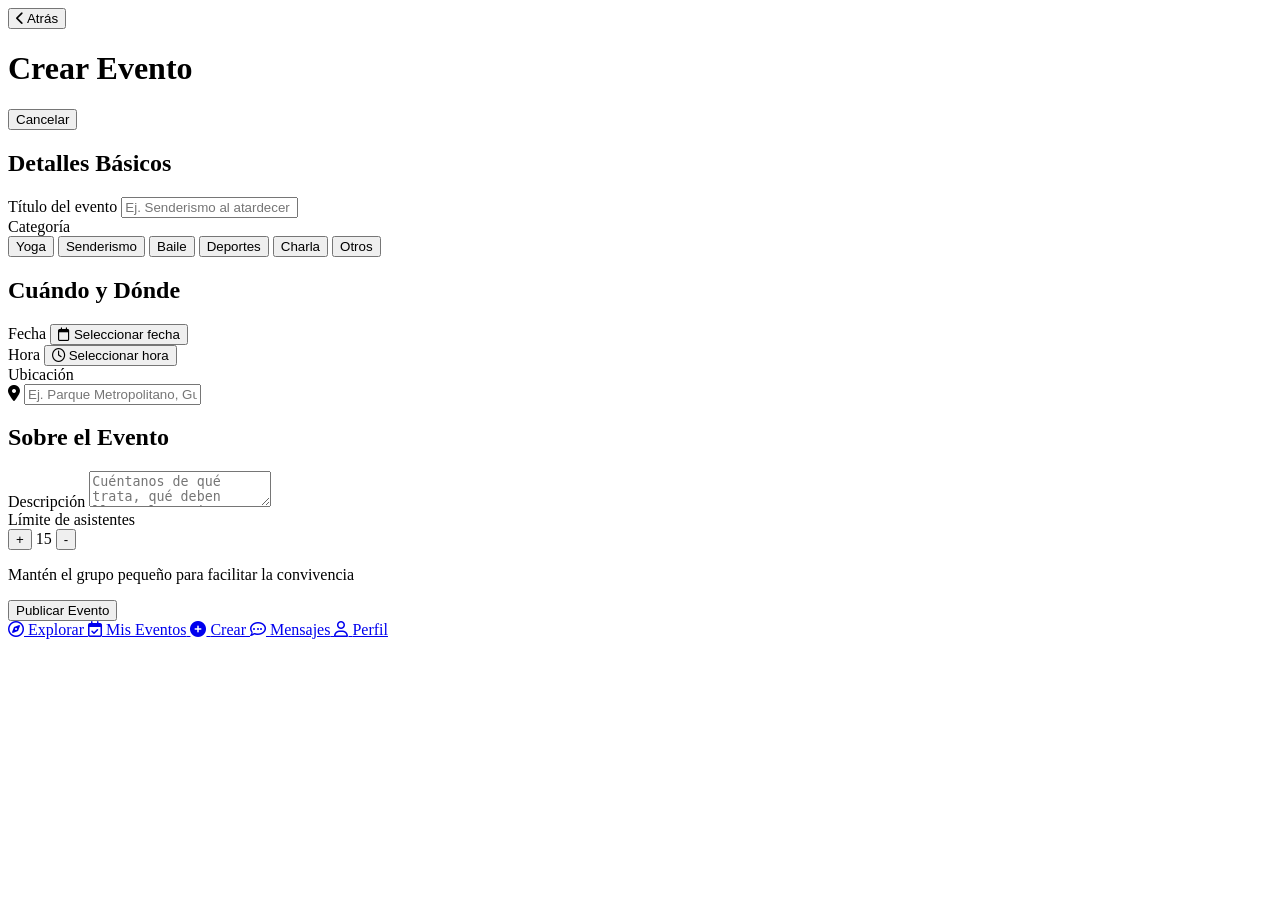
==== src/pages/crear-evento/crearEvento.html @ cf376a91 "Creación y Acomo de Archivos en Carpetas y Subcarpetas Designadas" ====
<!DOCTYPE html>
<html lang="es">
<head>
    <meta charset="UTF-8">
    <meta name="viewport" content="width=device-width, initial-scale=1.0, maximum-scale=1.0, user-scalable=no">
    <title>Crear Evento - VToConnect</title>
    <!-- Usamos FontAwesome para los íconos de la interfaz (fechas, flechas, etc.) en lugar de emojis -->
    <link rel="stylesheet" href="https://cdnjs.cloudflare.com/ajax/libs/font-awesome/6.4.0/css/all.min.css">
    
    <link rel="stylesheet" href="global.css">
    <link rel="stylesheet" href="navbar.css">
    <link rel="stylesheet" href="crear-evento.css">
</head>
<body>

    <div class="mobile-app-container">
        
        <!-- Header Fijo Superior -->
        <header class="app-header">
            <button class="header-btn"><i class="fa-solid fa-chevron-left"></i> Atrás</button>
            <h1 class="header-title">Crear Evento</h1>
            <button class="header-btn">Cancelar</button>
        </header>

        <!-- Zona Interactiva de Scroll -->
        <main class="scrollable-content">
            
            <!-- Sección 1: Detalles Básicos -->
            <div class="section-block">
                <h2 class="section-title">Detalles Básicos</h2>
                
                <div class="form-group">
                    <label class="form-label">Título del evento</label>
                    <input type="text" class="input-field" placeholder="Ej. Senderismo al atardecer o Yoga en el parque">
                </div>

                <div class="form-group">
                    <label class="form-label">Categoría</label>
                    <div class="categories-grid">
                        <button class="pill pill-yoga">Yoga</button>
                        <button class="pill pill-senderismo">Senderismo</button>
                        <button class="pill pill-baile">Baile</button>
                        <button class="pill pill-deportes">Deportes</button>
                        <button class="pill pill-charla">Charla</button>
                        <button class="pill pill-otros">Otros</button>
                    </div>
                </div>
            </div>

            <!-- Sección 2: Cuándo y Dónde -->
            <div class="section-block">
                <h2 class="section-title">Cuándo y Dónde</h2>
                
                <div class="datetime-grid form-group">
                    <div>
                        <label class="form-label">Fecha</label>
                        <button class="btn-input">
                            <i class="fa-regular fa-calendar"></i> Seleccionar fecha
                        </button>
                    </div>
                    <div>
                        <label class="form-label">Hora</label>
                        <button class="btn-input">
                            <i class="fa-regular fa-clock"></i> Seleccionar hora
                        </button>
                    </div>
                </div>

                <div class="form-group">
                    <label class="form-label">Ubicación</label>
                    <div class="input-icon-wrapper">
                        <i class="fa-solid fa-location-dot"></i>
                        <input type="text" class="input-field" placeholder="Ej. Parque Metropolitano, Guadalajara">
                    </div>
                </div>
                
                <!-- Div preparado para el mapa -->
                <div class="map-placeholder" id="gmp-map-container">
                    <!-- Aquí incorporarás tu etiqueta <gmp-map> -->
                </div>
            </div>

            <!-- Sección 3: Sobre el Evento -->
            <div class="section-block">
                <h2 class="section-title">Sobre el Evento</h2>
                
                <div class="form-group">
                    <label class="form-label">Descripción</label>
                    <textarea class="input-field" placeholder="Cuéntanos de qué trata, qué deben llevar los asistentes y dónde nos encontraremos..."></textarea>
                </div>
                
                <div class="limit-row">
                    <span class="limit-label">Límite de asistentes</span>
                    <div class="counter-controls">
                        <button class="counter-btn">+</button>
                        <span class="counter-val">15</span>
                        <button class="counter-btn">-</button>
                    </div>
                </div>
                <p class="helper-text">Mantén el grupo pequeño para facilitar la convivencia</p>

                <!-- El scroll terminará mostrándo este botón integro -->
                <button class="publish-btn">Publicar Evento</button>
            </div>
            
        </main>

        <!-- Barra de navegación inferior (Proporcionada en el archivo txt) -->
        <nav class="bottom-nav">
            <a href="menuExplorar.html" class="nav-item">
                <i class="fa-regular fa-compass"></i>
                <span>Explorar</span>
            </a>
            <a href="menuRegistro.html" class="nav-item">
                <i class="fa-regular fa-calendar-check"></i>
                <span>Mis Eventos</span>
            </a>
            <!-- Cambié la clase active a "Crear" para coincidir con la pantalla -->
            <a href="crearEvento.html" class="nav-item active">
                <i class="fa-solid fa-circle-plus"></i>
                <span>Crear</span>
            </a>
            <a href="menuChat.html" class="nav-item">
                <i class="fa-regular fa-comment-dots"></i>
                <span>Mensajes</span>
            </a>
            <a href="menuPerfil.html" class="nav-item">
                <i class="fa-regular fa-user"></i>
                <span>Perfil</span>
            </a>
        </nav>

    </div>

</body>
</html>
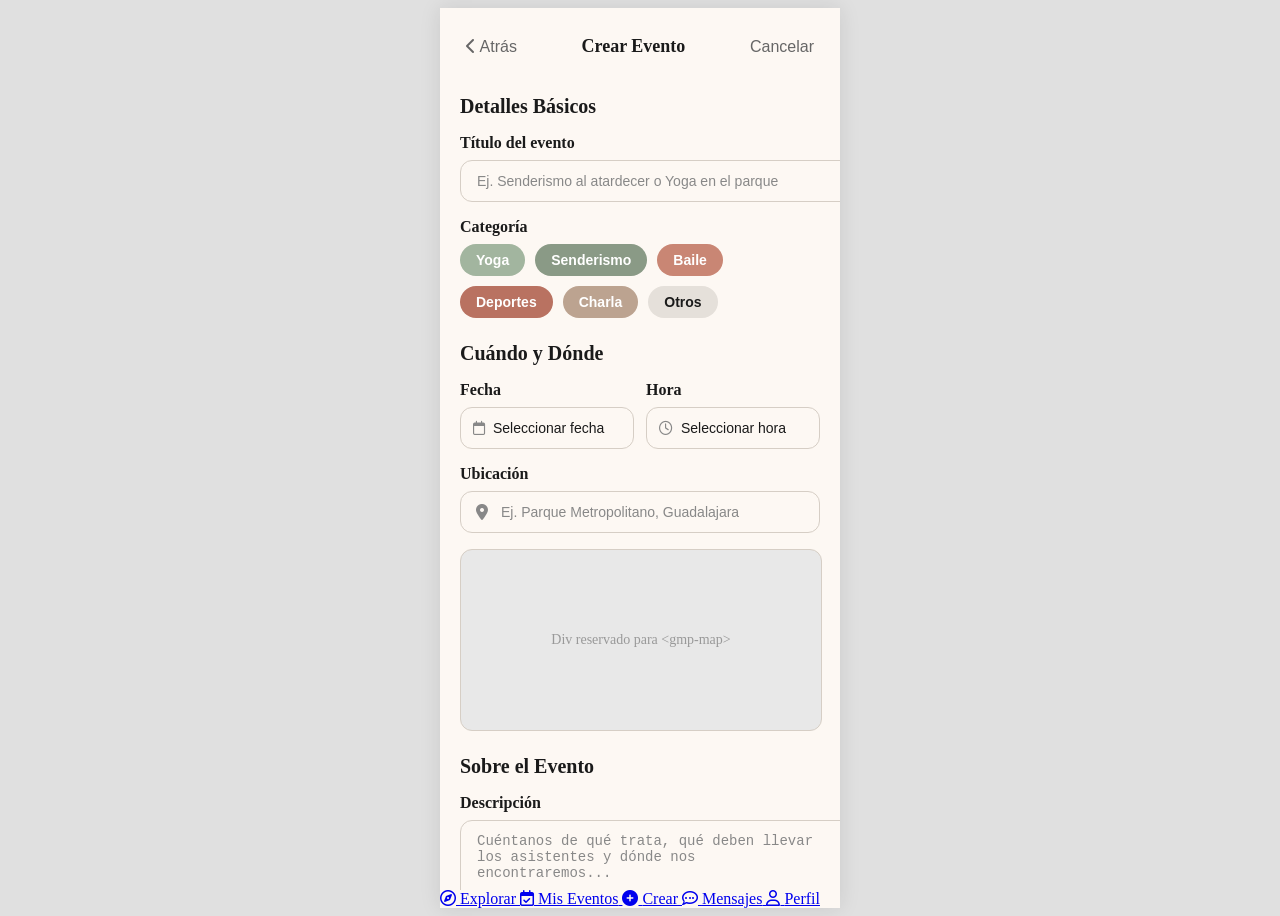
==== commit 9c41389c: "Agregar navbar a menús principales" ====
--- a/src/pages/crear-evento/crearEvento.html
+++ b/src/pages/crear-evento/crearEvento.html
@@ -107,24 +107,24 @@
 
         <!-- Barra de navegación inferior (Proporcionada en el archivo txt) -->
         <nav class="bottom-nav">
-            <a href="menuExplorar.html" class="nav-item">
+            <a href="../../pages/explorar/menuExplorar.html" class="nav-item">
                 <i class="fa-regular fa-compass"></i>
                 <span>Explorar</span>
             </a>
-            <a href="menuRegistro.html" class="nav-item">
+            <a href="../../pages/mis-eventos/misEventos.html" class="nav-item">
                 <i class="fa-regular fa-calendar-check"></i>
                 <span>Mis Eventos</span>
             </a>
-            <!-- Cambié la clase active a "Crear" para coincidir con la pantalla -->
-            <a href="crearEvento.html" class="nav-item active">
+            <a href="../../pages/crear-evento/crearEvento.html" class="nav-item">
                 <i class="fa-solid fa-circle-plus"></i>
                 <span>Crear</span>
             </a>
-            <a href="menuChat.html" class="nav-item">
+            <a href="../../pages/chat/menuChat.html" class="nav-item">
                 <i class="fa-regular fa-comment-dots"></i>
                 <span>Mensajes</span>
             </a>
-            <a href="menuPerfil.html" class="nav-item">
+            <!-- Perfil se marca activo -->
+            <a href="../../pages/perfil/menuPerfil.html" class="nav-item active">
                 <i class="fa-regular fa-user"></i>
                 <span>Perfil</span>
             </a>
--- a/src/pages/crear-evento/crear-evento.css
+++ b/src/pages/crear-evento/crear-evento.css
@@ -0,0 +1,273 @@
+:root {
+            /* Variables de colores basadas en las imágenes */
+            --bg-app: #FDF8F3;
+            --text-main: #1A1A1A;
+            --text-muted: #666666;
+            --border-color: #D6CEC5;
+            --white: #FFFFFF;
+            
+            /* Colores de Categorías y Botones */
+            --primary-coral: #B97261; /* Para el botón principal y nav */
+            --cat-yoga: #A2B59F;
+            --cat-senderismo: #8A9A86;
+            --cat-baile: #C98674;
+            --cat-deportes: #B97261;
+            --cat-charla: #BCA390;
+            --cat-otros: #E5E0DA;
+        }
+
+
+        body {
+            background-color: #E0E0E0; /* Fondo oscuro exterior para simular un móvil en escritorio */
+            display: flex;
+            justify-content: center;
+            height: 100vh;
+        }
+
+        /* Contenedor principal que simula la pantalla del móvil */
+        .mobile-app-container {
+            width: 100%;
+            max-width: 400px; /* Ancho típico de móvil */
+            height: 100%;
+            background-color: var(--bg-app);
+            position: relative;
+            display: flex;
+            flex-direction: column;
+            overflow: hidden;
+            box-shadow: 0 0 20px rgba(0,0,0,0.1);
+        }
+
+        /* --- Cabecera Superior --- */
+        .app-header {
+            display: flex;
+            justify-content: space-between;
+            align-items: center;
+            padding: 16px 20px;
+            background-color: var(--bg-app);
+            z-index: 10;
+        }
+
+        .header-btn {
+            background: none;
+            border: none;
+            color: var(--text-muted);
+            font-size: 16px;
+            cursor: pointer;
+        }
+
+        .header-title {
+            font-size: 18px;
+            font-weight: 600;
+            color: var(--text-main);
+        }
+
+        /* --- Área de Scroll Interactivo --- */
+        .scrollable-content {
+            flex: 1;
+            overflow-y: auto;
+            padding: 0 20px;
+            padding-bottom: 90px; /* Espacio para que el scroll termine justo por encima de la navbar */
+        }
+
+        /* Secciones */
+        .section-block {
+            margin-bottom: 24px;
+        }
+
+        .section-title {
+            font-size: 20px;
+            font-weight: 700;
+            margin-bottom: 16px;
+            margin-top: 10px;
+            color: var(--text-main);
+        }
+
+        .form-group {
+            margin-bottom: 16px;
+        }
+
+        .form-label {
+            display: block;
+            font-size: 16px;
+            font-weight: 600;
+            margin-bottom: 8px;
+            color: var(--text-main);
+        }
+
+        /* Inputs y Textareas */
+        .input-field {
+            width: 100%;
+            padding: 12px 16px;
+            border: 1px solid var(--border-color);
+            border-radius: 12px;
+            background-color: transparent;
+            font-size: 14px;
+            color: var(--text-main);
+        }
+
+        .input-field::placeholder {
+            color: #888;
+        }
+
+        textarea.input-field {
+            resize: none;
+            min-height: 100px;
+        }
+
+        /* Wrapper para íconos dentro de inputs (Ubicación) */
+        .input-icon-wrapper {
+            position: relative;
+            display: flex;
+            align-items: center;
+        }
+
+        .input-icon-wrapper i {
+            position: absolute;
+            left: 16px;
+            color: #888;
+        }
+
+        .input-icon-wrapper input {
+            padding-left: 40px;
+        }
+
+        /* Pastillas (Pills) de Categorías */
+        .categories-grid {
+            display: flex;
+            flex-wrap: wrap;
+            gap: 10px;
+        }
+
+        .pill {
+            padding: 8px 16px;
+            border-radius: 20px;
+            border: none;
+            color: var(--white);
+            font-size: 14px;
+            font-weight: 600;
+            cursor: pointer;
+            display: inline-flex;
+            align-items: center;
+            gap: 6px;
+        }
+
+        .pill-yoga { background-color: var(--cat-yoga); }
+        .pill-senderismo { background-color: var(--cat-senderismo); }
+        .pill-baile { background-color: var(--cat-baile); }
+        .pill-deportes { background-color: var(--cat-deportes); }
+        .pill-charla { background-color: var(--cat-charla); }
+        .pill-otros { 
+            background-color: var(--cat-otros); 
+            color: var(--text-main); 
+        }
+
+        /* Cuadrícula de Fecha y Hora */
+        .datetime-grid {
+            display: grid;
+            grid-template-columns: 1fr 1fr;
+            gap: 12px;
+        }
+
+        .btn-input {
+            display: flex;
+            align-items: center;
+            gap: 8px;
+            width: 100%;
+            padding: 12px;
+            border: 1px solid var(--border-color);
+            border-radius: 12px;
+            background-color: transparent;
+            font-size: 14px;
+            color: var(--text-main);
+            text-align: left;
+        }
+
+        .btn-input i {
+            color: #888;
+        }
+
+        /* Placeholder del Mapa */
+        .map-placeholder {
+            width: 100%;
+            height: 180px;
+            background-color: #E8E8E8;
+            border-radius: 12px;
+            margin-top: 10px;
+            display: flex;
+            align-items: center;
+            justify-content: center;
+            border: 1px solid var(--border-color);
+            position: relative;
+            overflow: hidden;
+        }
+
+        .map-placeholder::after {
+            content: "Div reservado para <gmp-map>";
+            color: #999;
+            font-size: 14px;
+            font-weight: 500;
+        }
+
+        /* Límite de asistentes */
+        .limit-row {
+            display: flex;
+            justify-content: space-between;
+            align-items: center;
+            margin-bottom: 4px;
+        }
+
+        .limit-label {
+            font-size: 16px;
+            font-weight: 600;
+        }
+
+        .counter-controls {
+            display: flex;
+            align-items: center;
+            background-color: var(--primary-coral);
+            border-radius: 8px;
+            padding: 4px;
+        }
+
+        .counter-btn {
+            background: none;
+            border: none;
+            color: var(--white);
+            font-size: 18px;
+            font-weight: bold;
+            width: 32px;
+            height: 32px;
+            display: flex;
+            align-items: center;
+            justify-content: center;
+            cursor: pointer;
+        }
+
+        .counter-val {
+            color: var(--white);
+            font-size: 16px;
+            font-weight: 600;
+            padding: 0 8px;
+            min-width: 30px;
+            text-align: center;
+        }
+
+        .helper-text {
+            font-size: 12px;
+            color: var(--text-muted);
+            margin-bottom: 24px;
+        }
+
+        /* Botón Publicar */
+        .publish-btn {
+            width: 100%;
+            padding: 16px;
+            background-color: var(--primary-coral);
+            color: var(--white);
+            font-size: 16px;
+            font-weight: 600;
+            border: none;
+            border-radius: 25px;
+            cursor: pointer;
+            margin-bottom: 20px;
+        }
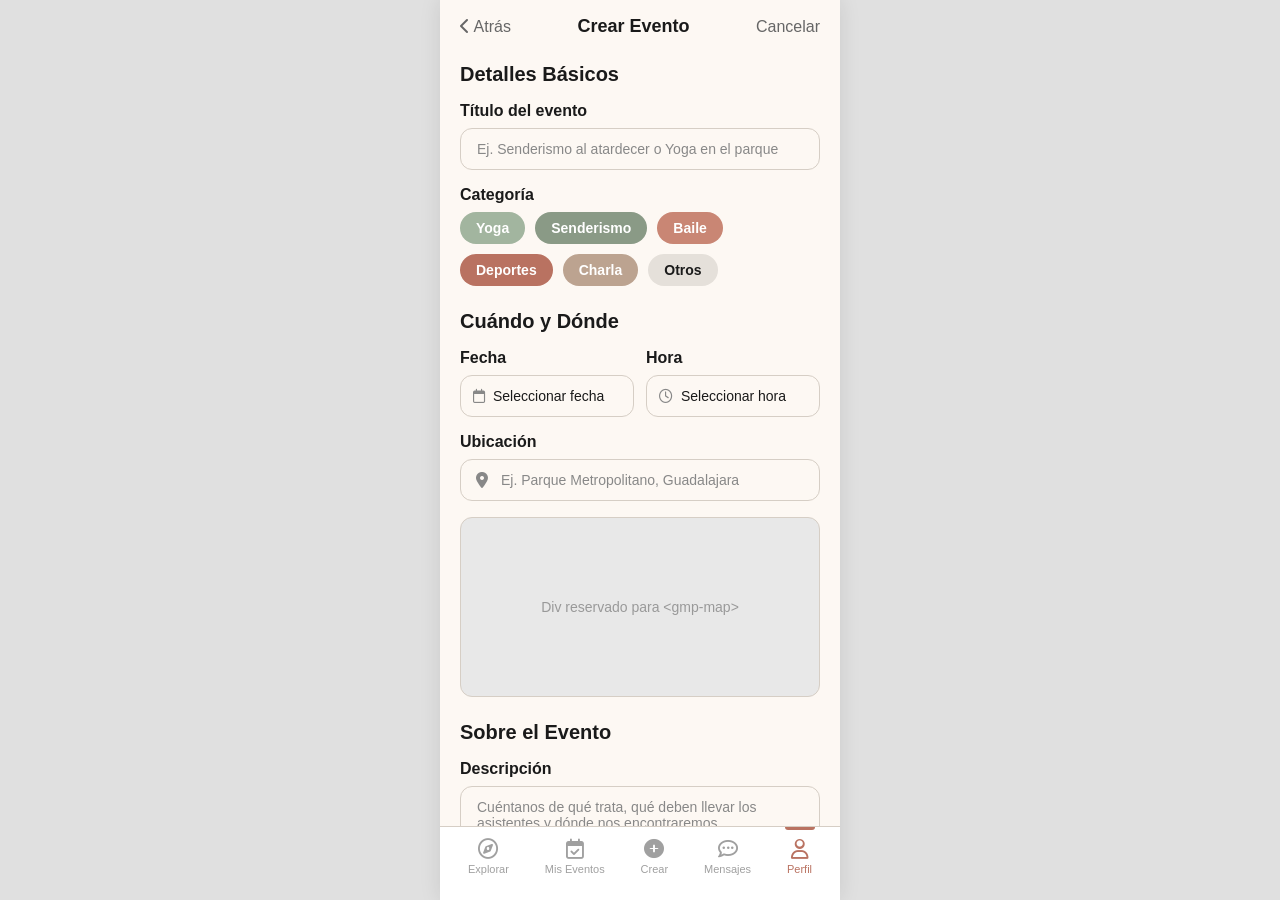
==== commit 80bf10af: "Agregar ruta de css a los menús principales" ====
--- a/src/pages/crear-evento/crearEvento.html
+++ b/src/pages/crear-evento/crearEvento.html
@@ -7,9 +7,9 @@
     <!-- Usamos FontAwesome para los íconos de la interfaz (fechas, flechas, etc.) en lugar de emojis -->
     <link rel="stylesheet" href="https://cdnjs.cloudflare.com/ajax/libs/font-awesome/6.4.0/css/all.min.css">
     
-    <link rel="stylesheet" href="global.css">
-    <link rel="stylesheet" href="navbar.css">
-    <link rel="stylesheet" href="crear-evento.css">
+    <link rel="stylesheet" href="../../styles/global.css">
+    <link rel="stylesheet" href="../../components/navbar/navbar.css">
+    <link rel="stylesheet" href="../../styles/crear-evento.css">
 </head>
 <body>
 
--- a/src/styles/global.css
+++ b/src/styles/global.css
@@ -0,0 +1,34 @@
+/* Base compartida de VToConnect */
+:root {
+    --bg-app: #FAFAF7;
+    --white: #FFFFFF;
+    --text-main: #222222;
+    --text-muted: #555555;
+    --primary-coral: #D67C6B;
+    --tag-green: #90A288;
+    --border-color: #E2E2E2;
+    --placeholder-bg: #D9D9D9;
+    --font-family: -apple-system, BlinkMacSystemFont, "Segoe UI", Roboto, Helvetica, Arial, sans-serif;
+}
+
+*, *::before, *::after {
+    box-sizing: border-box;
+}
+
+* {
+    margin: 0;
+    padding: 0;
+    font-family: var(--font-family);
+}
+
+body {
+    min-height: 100vh;
+}
+
+.mobile-frame, .mobile-app-container, .mobile-container, .mobile-app, .mobile-screen, .app-container {
+    width: 100%;
+    max-width: 400px;
+    margin-inline: auto;
+    position: relative;
+    overflow: hidden;
+}
--- a/src/components/navbar/navbar.css
+++ b/src/components/navbar/navbar.css
@@ -0,0 +1,36 @@
+/* Navegación inferior compartida */
+.bottom-nav {
+    position: absolute;
+    bottom: 0;
+    width: 100%;
+    background-color: var(--white);
+    display: flex;
+    justify-content: space-around;
+    padding: 12px 10px 25px;
+    border-top: 1px solid var(--border-color);
+    z-index: 20;
+}
+
+.nav-item {
+    display: flex;
+    flex-direction: column;
+    align-items: center;
+    gap: 4px;
+    color: #A0A0A0;
+    text-decoration: none;
+    font-size: 11px;
+    font-weight: 500;
+    position: relative;
+}
+
+.nav-item i { font-size: 20px; }
+.nav-item.active { color: var(--primary-coral); }
+.nav-item.active::before {
+    content: '';
+    position: absolute;
+    top: -12px;
+    width: 30px;
+    height: 3px;
+    background-color: var(--primary-coral);
+    border-radius: 0 0 3px 3px;
+}
--- a/src/styles/crear-evento.css
+++ b/src/styles/crear-evento.css
@@ -0,0 +1,273 @@
+:root {
+            /* Variables de colores basadas en las imágenes */
+            --bg-app: #FDF8F3;
+            --text-main: #1A1A1A;
+            --text-muted: #666666;
+            --border-color: #D6CEC5;
+            --white: #FFFFFF;
+            
+            /* Colores de Categorías y Botones */
+            --primary-coral: #B97261; /* Para el botón principal y nav */
+            --cat-yoga: #A2B59F;
+            --cat-senderismo: #8A9A86;
+            --cat-baile: #C98674;
+            --cat-deportes: #B97261;
+            --cat-charla: #BCA390;
+            --cat-otros: #E5E0DA;
+        }
+
+
+        body {
+            background-color: #E0E0E0; /* Fondo oscuro exterior para simular un móvil en escritorio */
+            display: flex;
+            justify-content: center;
+            height: 100vh;
+        }
+
+        /* Contenedor principal que simula la pantalla del móvil */
+        .mobile-app-container {
+            width: 100%;
+            max-width: 400px; /* Ancho típico de móvil */
+            height: 100%;
+            background-color: var(--bg-app);
+            position: relative;
+            display: flex;
+            flex-direction: column;
+            overflow: hidden;
+            box-shadow: 0 0 20px rgba(0,0,0,0.1);
+        }
+
+        /* --- Cabecera Superior --- */
+        .app-header {
+            display: flex;
+            justify-content: space-between;
+            align-items: center;
+            padding: 16px 20px;
+            background-color: var(--bg-app);
+            z-index: 10;
+        }
+
+        .header-btn {
+            background: none;
+            border: none;
+            color: var(--text-muted);
+            font-size: 16px;
+            cursor: pointer;
+        }
+
+        .header-title {
+            font-size: 18px;
+            font-weight: 600;
+            color: var(--text-main);
+        }
+
+        /* --- Área de Scroll Interactivo --- */
+        .scrollable-content {
+            flex: 1;
+            overflow-y: auto;
+            padding: 0 20px;
+            padding-bottom: 90px; /* Espacio para que el scroll termine justo por encima de la navbar */
+        }
+
+        /* Secciones */
+        .section-block {
+            margin-bottom: 24px;
+        }
+
+        .section-title {
+            font-size: 20px;
+            font-weight: 700;
+            margin-bottom: 16px;
+            margin-top: 10px;
+            color: var(--text-main);
+        }
+
+        .form-group {
+            margin-bottom: 16px;
+        }
+
+        .form-label {
+            display: block;
+            font-size: 16px;
+            font-weight: 600;
+            margin-bottom: 8px;
+            color: var(--text-main);
+        }
+
+        /* Inputs y Textareas */
+        .input-field {
+            width: 100%;
+            padding: 12px 16px;
+            border: 1px solid var(--border-color);
+            border-radius: 12px;
+            background-color: transparent;
+            font-size: 14px;
+            color: var(--text-main);
+        }
+
+        .input-field::placeholder {
+            color: #888;
+        }
+
+        textarea.input-field {
+            resize: none;
+            min-height: 100px;
+        }
+
+        /* Wrapper para íconos dentro de inputs (Ubicación) */
+        .input-icon-wrapper {
+            position: relative;
+            display: flex;
+            align-items: center;
+        }
+
+        .input-icon-wrapper i {
+            position: absolute;
+            left: 16px;
+            color: #888;
+        }
+
+        .input-icon-wrapper input {
+            padding-left: 40px;
+        }
+
+        /* Pastillas (Pills) de Categorías */
+        .categories-grid {
+            display: flex;
+            flex-wrap: wrap;
+            gap: 10px;
+        }
+
+        .pill {
+            padding: 8px 16px;
+            border-radius: 20px;
+            border: none;
+            color: var(--white);
+            font-size: 14px;
+            font-weight: 600;
+            cursor: pointer;
+            display: inline-flex;
+            align-items: center;
+            gap: 6px;
+        }
+
+        .pill-yoga { background-color: var(--cat-yoga); }
+        .pill-senderismo { background-color: var(--cat-senderismo); }
+        .pill-baile { background-color: var(--cat-baile); }
+        .pill-deportes { background-color: var(--cat-deportes); }
+        .pill-charla { background-color: var(--cat-charla); }
+        .pill-otros { 
+            background-color: var(--cat-otros); 
+            color: var(--text-main); 
+        }
+
+        /* Cuadrícula de Fecha y Hora */
+        .datetime-grid {
+            display: grid;
+            grid-template-columns: 1fr 1fr;
+            gap: 12px;
+        }
+
+        .btn-input {
+            display: flex;
+            align-items: center;
+            gap: 8px;
+            width: 100%;
+            padding: 12px;
+            border: 1px solid var(--border-color);
+            border-radius: 12px;
+            background-color: transparent;
+            font-size: 14px;
+            color: var(--text-main);
+            text-align: left;
+        }
+
+        .btn-input i {
+            color: #888;
+        }
+
+        /* Placeholder del Mapa */
+        .map-placeholder {
+            width: 100%;
+            height: 180px;
+            background-color: #E8E8E8;
+            border-radius: 12px;
+            margin-top: 10px;
+            display: flex;
+            align-items: center;
+            justify-content: center;
+            border: 1px solid var(--border-color);
+            position: relative;
+            overflow: hidden;
+        }
+
+        .map-placeholder::after {
+            content: "Div reservado para <gmp-map>";
+            color: #999;
+            font-size: 14px;
+            font-weight: 500;
+        }
+
+        /* Límite de asistentes */
+        .limit-row {
+            display: flex;
+            justify-content: space-between;
+            align-items: center;
+            margin-bottom: 4px;
+        }
+
+        .limit-label {
+            font-size: 16px;
+            font-weight: 600;
+        }
+
+        .counter-controls {
+            display: flex;
+            align-items: center;
+            background-color: var(--primary-coral);
+            border-radius: 8px;
+            padding: 4px;
+        }
+
+        .counter-btn {
+            background: none;
+            border: none;
+            color: var(--white);
+            font-size: 18px;
+            font-weight: bold;
+            width: 32px;
+            height: 32px;
+            display: flex;
+            align-items: center;
+            justify-content: center;
+            cursor: pointer;
+        }
+
+        .counter-val {
+            color: var(--white);
+            font-size: 16px;
+            font-weight: 600;
+            padding: 0 8px;
+            min-width: 30px;
+            text-align: center;
+        }
+
+        .helper-text {
+            font-size: 12px;
+            color: var(--text-muted);
+            margin-bottom: 24px;
+        }
+
+        /* Botón Publicar */
+        .publish-btn {
+            width: 100%;
+            padding: 16px;
+            background-color: var(--primary-coral);
+            color: var(--white);
+            font-size: 16px;
+            font-weight: 600;
+            border: none;
+            border-radius: 25px;
+            cursor: pointer;
+            margin-bottom: 20px;
+        }
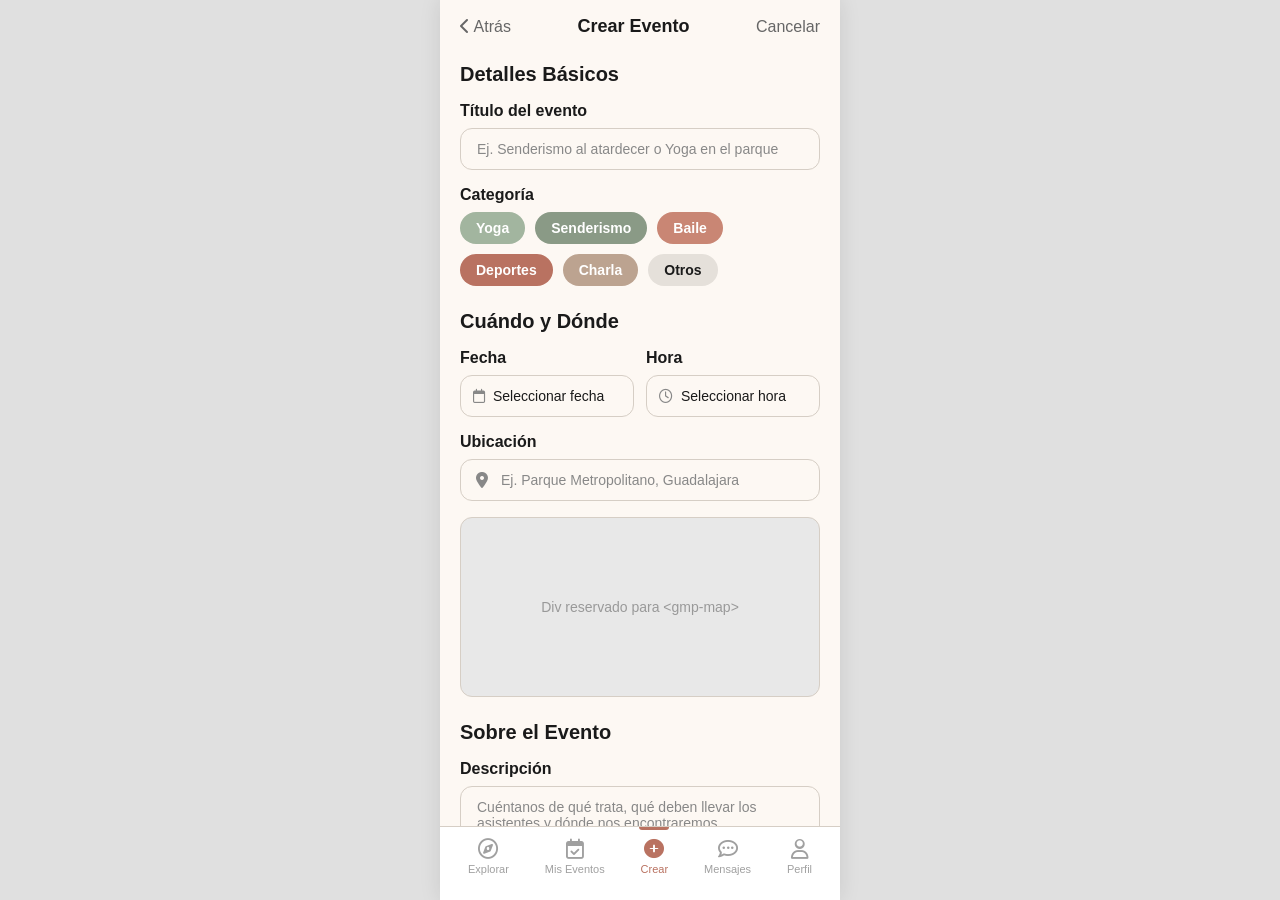
==== commit 1ed22ea2: "Conexión de los html a los css" ====
--- a/src/pages/crear-evento/crearEvento.html
+++ b/src/pages/crear-evento/crearEvento.html
@@ -115,7 +115,9 @@
                 <i class="fa-regular fa-calendar-check"></i>
                 <span>Mis Eventos</span>
             </a>
-            <a href="../../pages/crear-evento/crearEvento.html" class="nav-item">
+
+            <!-- "Crear" se adapta para mostrarse como activo -->
+            <a href="../../pages/crear-evento/crearEvento.html" class="nav-item active">
                 <i class="fa-solid fa-circle-plus"></i>
                 <span>Crear</span>
             </a>
@@ -123,8 +125,7 @@
                 <i class="fa-regular fa-comment-dots"></i>
                 <span>Mensajes</span>
             </a>
-            <!-- Perfil se marca activo -->
-            <a href="../../pages/perfil/menuPerfil.html" class="nav-item active">
+            <a href="../../pages/perfil/menuPerfil.html" class="nav-item">
                 <i class="fa-regular fa-user"></i>
                 <span>Perfil</span>
             </a>
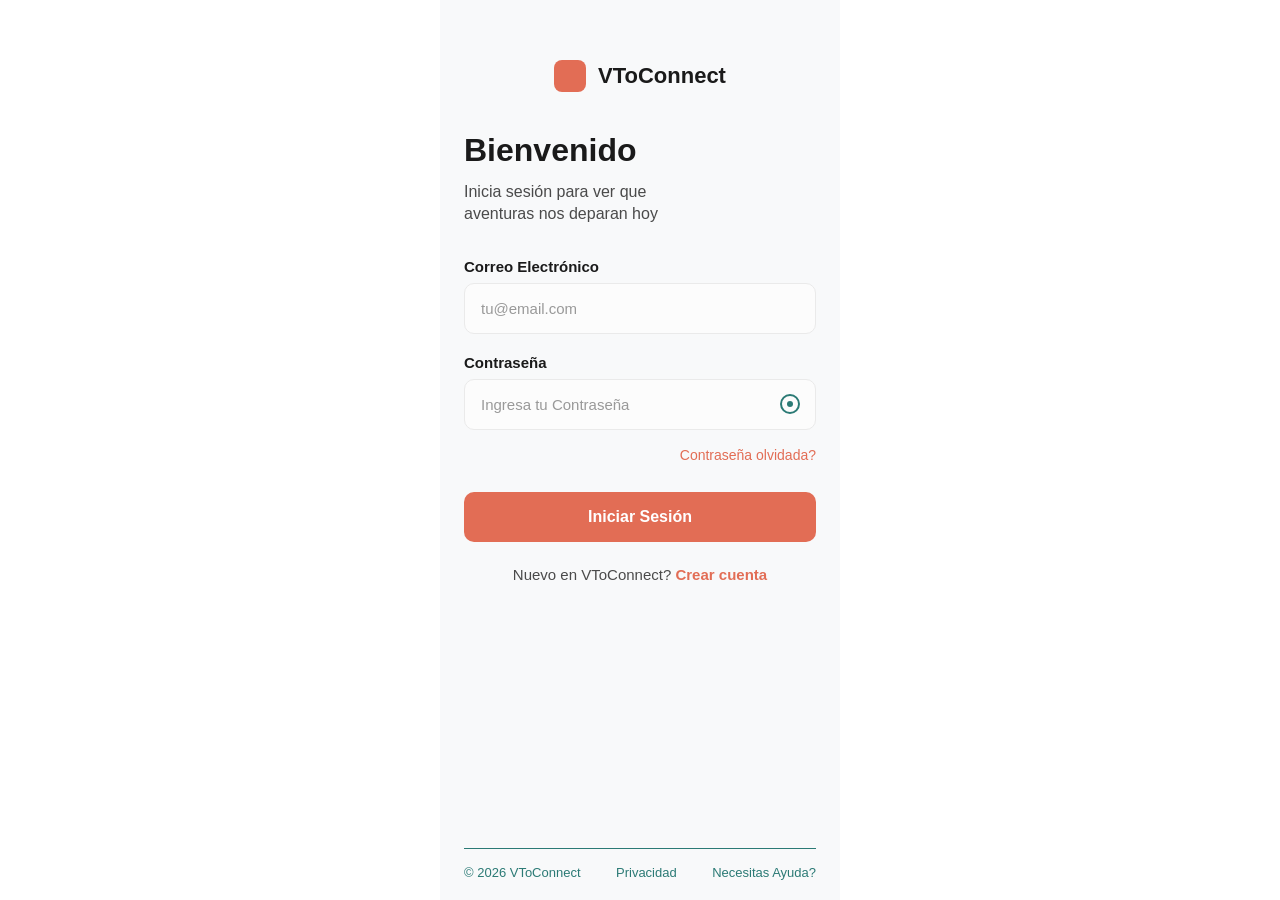
==== commit 13f3a298: "Conectar todas las pantallas con la API REST de Supabase" ====
--- a/src/pages/crear-evento/crearEvento.html
+++ b/src/pages/crear-evento/crearEvento.html
@@ -3,8 +3,7 @@
 <head>
     <meta charset="UTF-8">
     <meta name="viewport" content="width=device-width, initial-scale=1.0, maximum-scale=1.0, user-scalable=no">
-    <title>Crear Evento - VToConnect</title>
-    <!-- Usamos FontAwesome para los íconos de la interfaz (fechas, flechas, etc.) en lugar de emojis -->
+    <title>VToConnect-Web - Crear Evento</title>
     <link rel="stylesheet" href="https://cdnjs.cloudflare.com/ajax/libs/font-awesome/6.4.0/css/all.min.css">
     
     <link rel="stylesheet" href="../../styles/global.css">
@@ -17,9 +16,9 @@
         
         <!-- Header Fijo Superior -->
         <header class="app-header">
-            <button class="header-btn"><i class="fa-solid fa-chevron-left"></i> Atrás</button>
+            <button type="button" class="header-btn" id="btnBack"><i class="fa-solid fa-chevron-left"></i> Atrás</button>
             <h1 class="header-title">Crear Evento</h1>
-            <button class="header-btn">Cancelar</button>
+            <button type="button" class="header-btn" id="btnCancel">Cancelar</button>
         </header>
 
         <!-- Zona Interactiva de Scroll -->
@@ -31,19 +30,24 @@
                 
                 <div class="form-group">
                     <label class="form-label">Título del evento</label>
-                    <input type="text" class="input-field" placeholder="Ej. Senderismo al atardecer o Yoga en el parque">
+                    <input type="text" class="input-field" id="eventTitle" placeholder="Ej. Senderismo al atardecer o Yoga en el parque">
                 </div>
 
                 <div class="form-group">
                     <label class="form-label">Categoría</label>
-                    <div class="categories-grid">
-                        <button class="pill pill-yoga">Yoga</button>
-                        <button class="pill pill-senderismo">Senderismo</button>
-                        <button class="pill pill-baile">Baile</button>
-                        <button class="pill pill-deportes">Deportes</button>
-                        <button class="pill pill-charla">Charla</button>
-                        <button class="pill pill-otros">Otros</button>
-                    </div>
+                    <div class="categories-grid" id="categoriesGrid">
+                        <button type="button" class="pill pill-yoga active" data-category="Yoga">Yoga</button>
+                        <button type="button" class="pill pill-senderismo" data-category="Senderismo">Senderismo</button>
+                        <button type="button" class="pill pill-baile" data-category="Baile">Baile</button>
+                        <button type="button" class="pill pill-deportes" data-category="Deportes">Deportes</button>
+                        <button type="button" class="pill pill-charla" data-category="Charla">Charla</button>
+                        <button type="button" class="pill pill-otros" data-category="Otros">Otros</button>
+                    </div>
+                </div>
+
+                <div class="form-group">
+                    <label class="form-label">Imagen de portada (URL opcional)</label>
+                    <input type="url" class="input-field" id="eventCoverUrl" placeholder="https://... (si lo dejas vacío se asigna una automática)">
                 </div>
             </div>
 
@@ -54,15 +58,11 @@
                 <div class="datetime-grid form-group">
                     <div>
                         <label class="form-label">Fecha</label>
-                        <button class="btn-input">
-                            <i class="fa-regular fa-calendar"></i> Seleccionar fecha
-                        </button>
+                        <input type="date" class="btn-input" id="eventDate" style="width:100%; font-family:inherit;">
                     </div>
                     <div>
                         <label class="form-label">Hora</label>
-                        <button class="btn-input">
-                            <i class="fa-regular fa-clock"></i> Seleccionar hora
-                        </button>
+                        <input type="time" class="btn-input" id="eventTime" style="width:100%; font-family:inherit;">
                     </div>
                 </div>
 
@@ -70,7 +70,7 @@
                     <label class="form-label">Ubicación</label>
                     <div class="input-icon-wrapper">
                         <i class="fa-solid fa-location-dot"></i>
-                        <input type="text" class="input-field" placeholder="Ej. Parque Metropolitano, Guadalajara">
+                        <input type="text" class="input-field" id="eventLocation" placeholder="Ej. Parque Metropolitano, Guadalajara">
                     </div>
                 </div>
                 
@@ -86,26 +86,25 @@
                 
                 <div class="form-group">
                     <label class="form-label">Descripción</label>
-                    <textarea class="input-field" placeholder="Cuéntanos de qué trata, qué deben llevar los asistentes y dónde nos encontraremos..."></textarea>
+                    <textarea class="input-field" id="eventDescription" placeholder="Cuéntanos de qué trata, qué deben llevar los asistentes y dónde nos encontraremos..."></textarea>
                 </div>
                 
                 <div class="limit-row">
                     <span class="limit-label">Límite de asistentes</span>
                     <div class="counter-controls">
-                        <button class="counter-btn">+</button>
-                        <span class="counter-val">15</span>
-                        <button class="counter-btn">-</button>
+                        <button type="button" class="counter-btn" id="btnPlus">+</button>
+                        <span class="counter-val" id="limitValue">15</span>
+                        <button type="button" class="counter-btn" id="btnMinus">-</button>
                     </div>
                 </div>
                 <p class="helper-text">Mantén el grupo pequeño para facilitar la convivencia</p>
 
-                <!-- El scroll terminará mostrándo este botón integro -->
-                <button class="publish-btn">Publicar Evento</button>
+                <button type="button" class="publish-btn" id="btnPublish">Publicar Evento</button>
             </div>
             
         </main>
 
-        <!-- Barra de navegación inferior (Proporcionada en el archivo txt) -->
+        <!-- Barra de navegación inferior -->
         <nav class="bottom-nav">
             <a href="../../pages/explorar/menuExplorar.html" class="nav-item">
                 <i class="fa-regular fa-compass"></i>
@@ -115,8 +114,6 @@
                 <i class="fa-regular fa-calendar-check"></i>
                 <span>Mis Eventos</span>
             </a>
-
-            <!-- "Crear" se adapta para mostrarse como activo -->
             <a href="../../pages/crear-evento/crearEvento.html" class="nav-item active">
                 <i class="fa-solid fa-circle-plus"></i>
                 <span>Crear</span>
@@ -133,7 +130,116 @@
 
     </div>
 
+    <script src="../../supabase/api.js"></script>
+    <script>
+        document.addEventListener('DOMContentLoaded', () => {
+            const usuarioActual = JSON.parse(localStorage.getItem('usuario'));
+            if (!usuarioActual) {
+                window.location.href = '../login/menuLogin.html';
+                return;
+            }
+
+            // 1. Navegación botones "Atrás" y "Cancelar" hacia Explorar
+            const irAExplorar = () => {
+                window.location.href = '../explorar/menuExplorar.html';
+            };
+            document.getElementById('btnBack').addEventListener('click', irAExplorar);
+            document.getElementById('btnCancel').addEventListener('click', irAExplorar);
+
+            // 2. Selección de categoría (píldoras)
+            let categoriaSeleccionada = 'Yoga';
+            const pills = document.querySelectorAll('#categoriesGrid .pill');
+            pills.forEach(pill => {
+                pill.addEventListener('click', () => {
+                    pills.forEach(p => {
+                        p.classList.remove('active');
+                        p.style.opacity = '0.65';
+                    });
+                    pill.classList.add('active');
+                    pill.style.opacity = '1';
+                    categoriaSeleccionada = pill.dataset.category;
+                });
+            });
+            // Inicializar opacidad visual
+            pills.forEach(p => {
+                if (!p.classList.contains('active')) p.style.opacity = '0.65';
+            });
+
+            // 3. Contador de límite de asistentes
+            let limiteAsistentes = 15;
+            const limitSpan = document.getElementById('limitValue');
+            document.getElementById('btnPlus').addEventListener('click', () => {
+                if (limiteAsistentes < 100) {
+                    limiteAsistentes++;
+                    limitSpan.textContent = limiteAsistentes;
+                }
+            });
+            document.getElementById('btnMinus').addEventListener('click', () => {
+                if (limiteAsistentes > 2) {
+                    limiteAsistentes--;
+                    limitSpan.textContent = limiteAsistentes;
+                }
+            });
+
+            // Imágenes por defecto según categoría si el usuario no pega URL
+            const imagenesPorCategoria = {
+                Yoga: 'https://images.unsplash.com/photo-1544367567-0f2fcb009e0b?auto=format&fit=crop&w=900&q=80',
+                Senderismo: 'https://images.unsplash.com/photo-1551632811-561732d1e306?auto=format&fit=crop&w=900&q=80',
+                Baile: 'https://images.unsplash.com/photo-1504609813442-a8924e83f76e?auto=format&fit=crop&w=900&q=80',
+                Deportes: 'https://images.unsplash.com/photo-1552674605-db6ffd4facb5?auto=format&fit=crop&w=900&q=80',
+                Charla: 'https://images.unsplash.com/photo-1511632765486-a01980e01a18?auto=format&fit=crop&w=900&q=80',
+                Otros: 'https://images.unsplash.com/photo-1523580494863-6f3031224c94?auto=format&fit=crop&w=900&q=80'
+            };
+
+            // 4. Publicar evento en Supabase
+            const btnPublish = document.getElementById('btnPublish');
+            btnPublish.addEventListener('click', async () => {
+                const title = document.getElementById('eventTitle').value.trim();
+                const dateVal = document.getElementById('eventDate').value;
+                const timeVal = document.getElementById('eventTime').value;
+                const locationName = document.getElementById('eventLocation').value.trim();
+                const customCover = document.getElementById('eventCoverUrl').value.trim();
+
+                if (!title) {
+                    alert('Por favor escribe un título para el evento.');
+                    return;
+                }
+                if (!dateVal || !timeVal) {
+                    alert('Selecciona la fecha y la hora del evento.');
+                    return;
+                }
+                if (!locationName) {
+                    alert('Escribe la ubicación del evento.');
+                    return;
+                }
+
+                // Combinar fecha y hora en formato ISO timestamptz
+                const startsAt = new Date(`${dateVal}T${timeVal}:00`).toISOString();
+
+                const nuevoEvento = {
+                    organizer_id: Number(usuarioActual.id),
+                    title: title,
+                    category: categoriaSeleccionada,
+                    cover_image_url: customCover || imagenesPorCategoria[categoriaSeleccionada] || imagenesPorCategoria.Otros,
+                    starts_at: startsAt,
+                    location_name: locationName,
+                    is_chat_open: true
+                };
+
+                btnPublish.disabled = true;
+                btnPublish.textContent = 'Publicando...';
+
+                try {
+                    await crearEventoAPI(nuevoEvento);
+                    window.location.href = '../explorar/menuExplorar.html';
+                } catch (error) {
+                    console.error('Error al crear evento:', error);
+                    alert(error.message || 'No se pudo publicar el evento.');
+                    btnPublish.disabled = false;
+                    btnPublish.textContent = 'Publicar Evento';
+                }
+            });
+        });
+    </script>
 </body>
-</html>
-
-
+</html>
